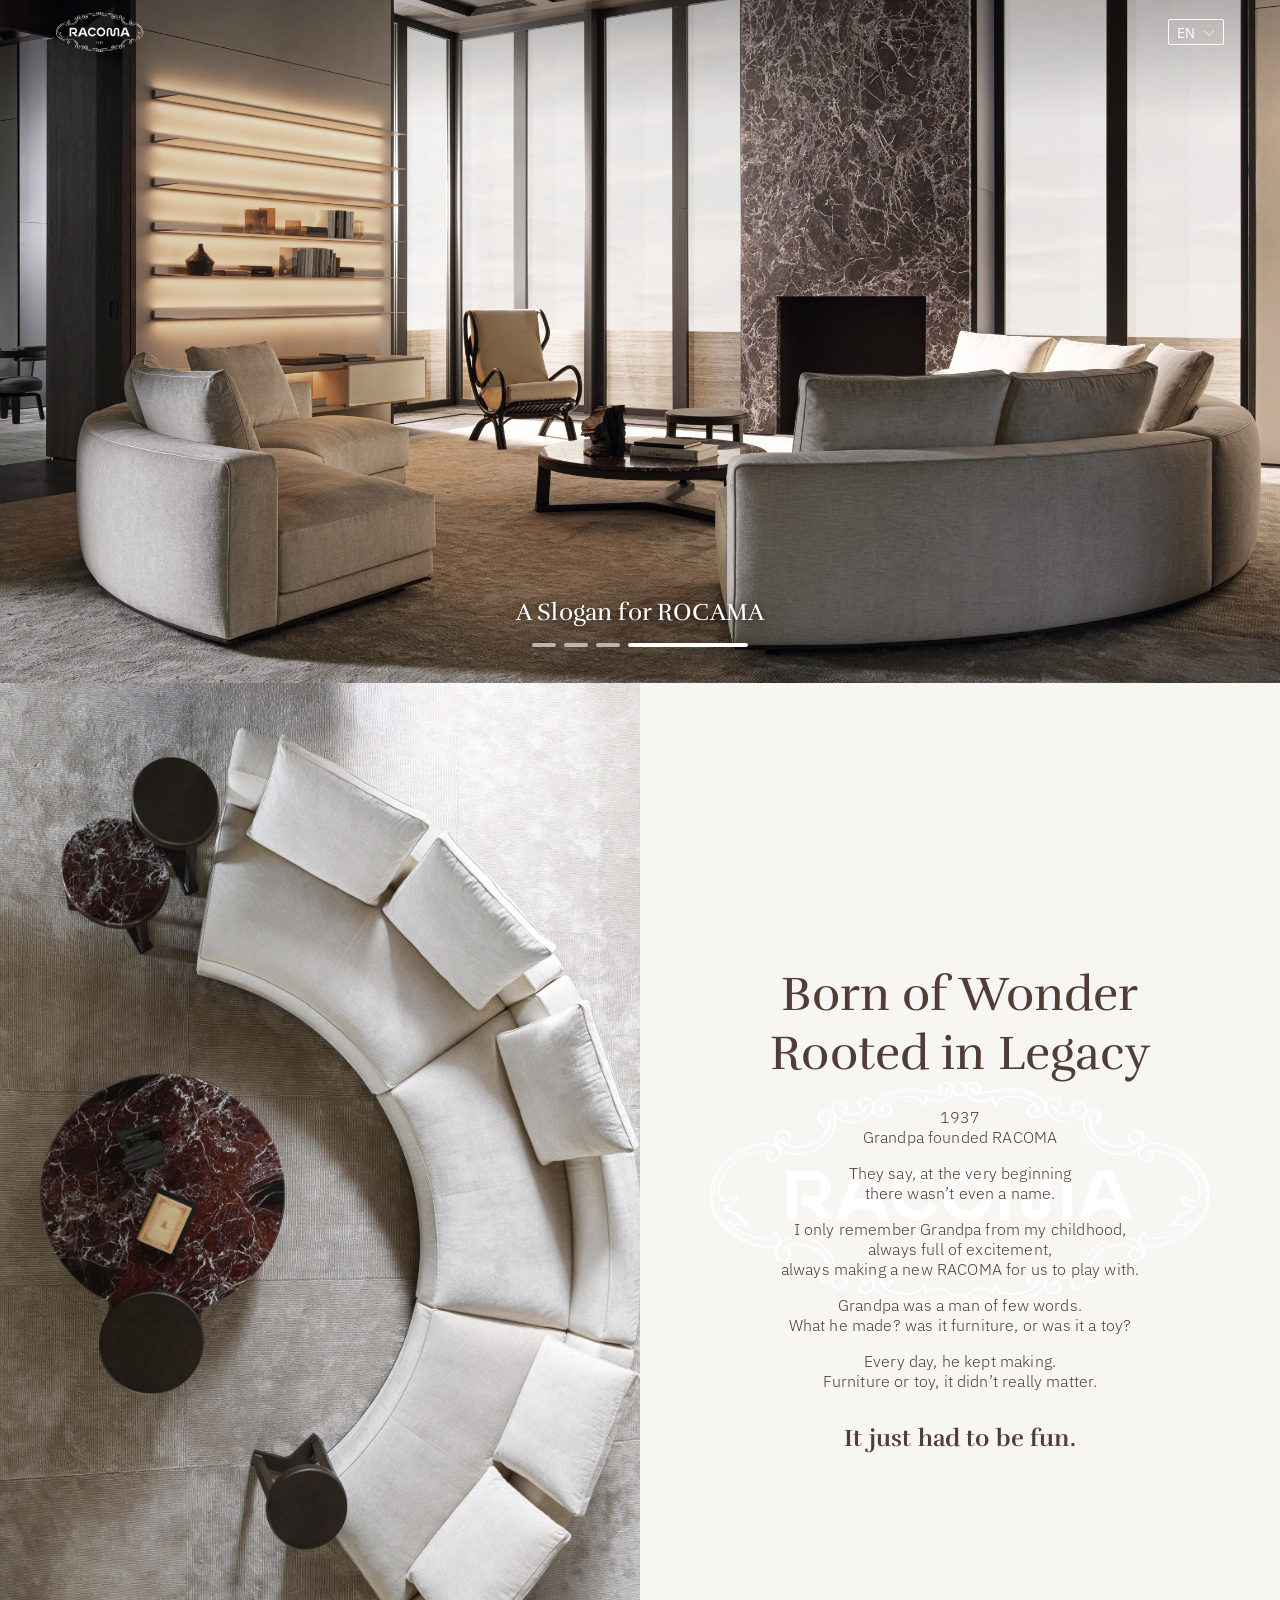
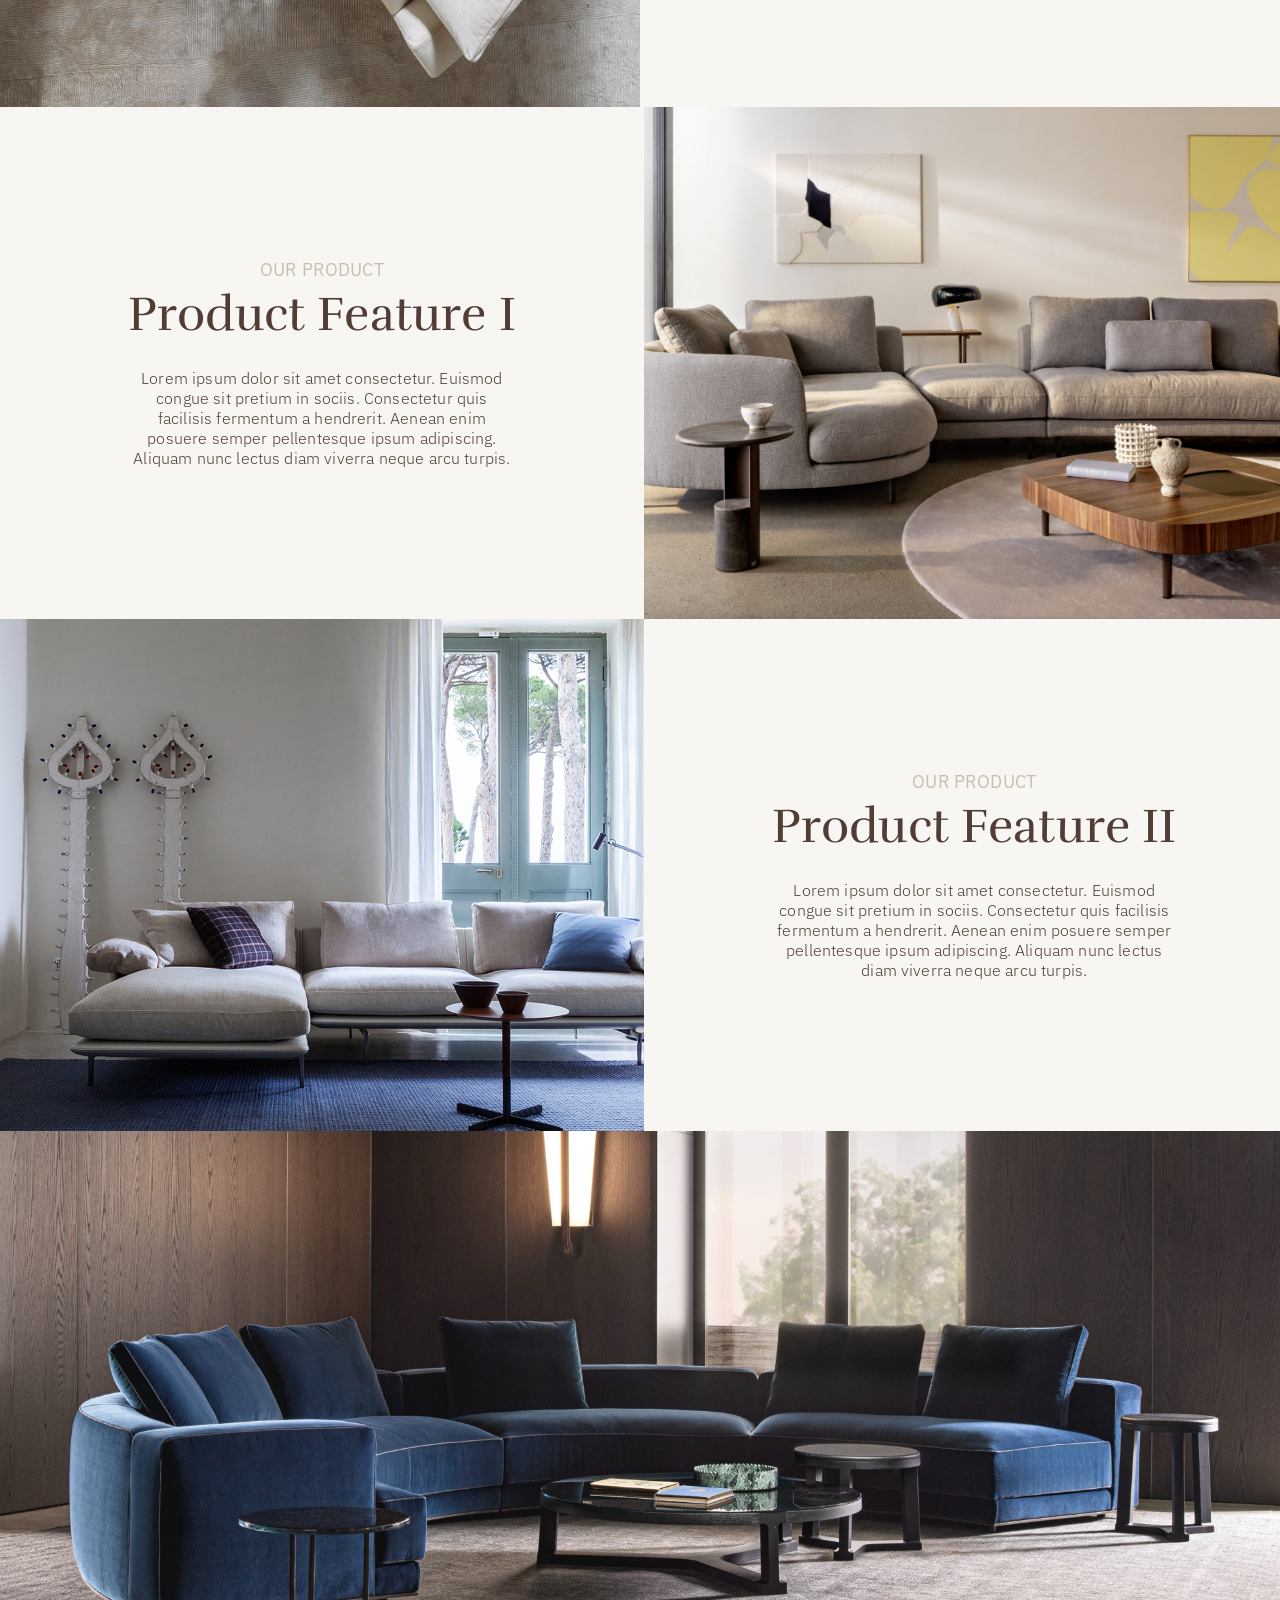
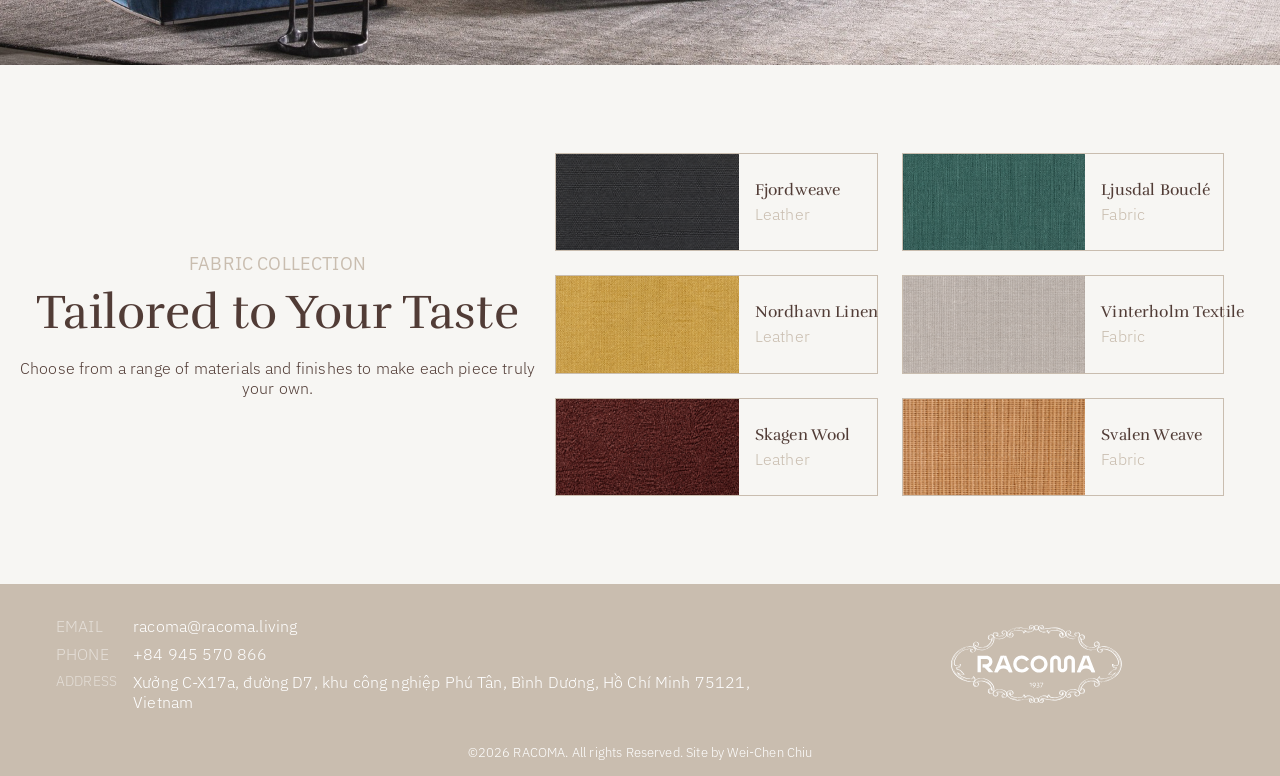
==== animation-a.html @ 63ae9fca "Initial RACOMA animation prototype" ====
<!doctype html>
<html lang="en">
<head>
  <meta charset="utf-8">
  <meta name="viewport" content="width=device-width,initial-scale=1">
  <title>RACOMA · Animation A</title>
  <style>
    @font-face{font-family:"IBM Plex Sans";src:url("assets/fonts/ibm-plex-sans-300.ttf") format("truetype");font-style:normal;font-weight:300;font-display:swap}
    @font-face{font-family:"IBM Plex Sans";src:url("assets/fonts/ibm-plex-sans-400.ttf") format("truetype");font-style:normal;font-weight:400;font-display:swap}
    @font-face{font-family:"Rufina";src:url("assets/fonts/rufina-400.ttf") format("truetype");font-style:normal;font-weight:400;font-display:swap}
    @font-face{font-family:"Rufina";src:url("assets/fonts/rufina-700.ttf") format("truetype");font-style:normal;font-weight:700;font-display:swap}
    :root{--paper:#f7f6f3;--ink:#513c36;--muted:#c9bdaf;--footer:#c9bdaf;--line:#c9bdaf;--black:#221e1f;--cool:#b3b7b9}
    *{box-sizing:border-box}
    html{scroll-behavior:smooth}
    body{margin:0;background:var(--paper);color:var(--ink);font-family:"IBM Plex Sans",Arial,sans-serif;font-weight:300;letter-spacing:.16px}
    h1,h2,h3,p{margin:0}
    img{display:block;max-width:100%}
    .nav{height:60px;padding:12px 56px 8px;display:flex;align-items:center;justify-content:space-between;background:transparent;box-shadow:none;position:fixed;inset:0 0 auto;z-index:3;color:#fff}
    .nav.is-scrolled{background:#fff;box-shadow:0 4px 5px rgba(81,60,54,.2);color:var(--black)}
    .nav-brand{position:relative;display:block;width:88px;height:40px}
    .nav-brand .nav-logo{position:absolute;inset:0}
    .nav-logo-dark{opacity:0}
    .nav.is-scrolled .nav-logo-dark{opacity:1}
    .nav.is-scrolled .nav-logo-white{opacity:0}
    .nav:not(.is-scrolled) .lang{color:#fff;border-color:#fff;background-image:url("assets/chevron-down-white.svg")}
    .brand{display:block;object-fit:contain}
    .nav-logo{width:88px;height:40px}
    .lang{appearance:none;height:26px;border:1px solid var(--black);border-radius:2px;background:transparent url("assets/chevron-down-dark.svg") calc(100% - 5px) center/18px 18px no-repeat;color:var(--black);padding:4px 27px 4px 8px;font:400 14px/normal "IBM Plex Sans",sans-serif;letter-spacing:.16px}
    .hero{height:683px;background:url("assets/hero.png") center 57%/cover no-repeat;position:relative;color:#fff;overflow:hidden}
    .hero-copy{position:absolute;left:50%;bottom:35.67px;transform:translateX(-50%);text-align:center;white-space:nowrap}
    .hero-copy h1{font:400 24px/normal "Rufina",serif;text-shadow:none}
    .dots{display:flex;gap:8px;justify-content:center;margin-top:16px}
    .dot{width:24px;height:4px;border-radius:1000px;background:var(--cool);border:0;padding:0;cursor:pointer;transition:.35s}
    .dot.active{width:120px;background:#fff}
    .story{height:1024px;display:grid;grid-template-columns:1fr 1fr;background:var(--paper)}
    .story-photo{background:url("assets/story.png") center/cover no-repeat}
    .story-copy{display:flex;align-items:center;justify-content:center;text-align:center;position:relative;overflow:hidden}
    .story-inner{width:100%;max-width:720px;position:relative;z-index:1}
    .eyebrow{text-transform:uppercase;color:var(--muted);font-size:18px;font-weight:400;line-height:normal;margin-bottom:4px}
    .display{font:400 48px/normal "Rufina",serif;color:var(--ink)}
    .story-lines{margin:24px auto 0;max-width:392px;font-size:16px;line-height:normal}
    .story-content{display:flex;flex-direction:column;gap:16px}
    .story-lines strong{display:block;font:700 24px/normal "Rufina",serif;margin-top:32px}
    .watermark{position:absolute;width:501.425px;height:auto;left:50%;top:50%;transform:translate(-50%,-50%);pointer-events:none}
    .products{display:grid;grid-template-columns:1fr 1fr;grid-template-rows:512px 512px}.product{display:contents}
    .product-image{background-position:center;background-size:cover}
    .p1{background-image:url("assets/product-1.png")}
    .p2{background-image:url("assets/product-2.png")}
    .product-copy{display:flex;align-items:center;justify-content:center;text-align:center;padding:56px 128px}
    .product-copy .inner{width:100%;max-width:464px}
    .product-copy h2{font:400 48px/normal "Rufina",serif;margin:4px 0 24px;white-space:nowrap}
    .product-copy p{font-size:16px;line-height:normal}
    .collection-photo{height:534px;background:url("assets/collection.png") center 86%/100% auto no-repeat}
    .collection-body{height:519px;display:flex;align-items:stretch;padding:88px 56px 88px 0}
    .collection-copy{width:555px;flex:0 0 555px;display:flex;flex-direction:column;align-items:center;justify-content:center;text-align:center;padding:0 15px}
    .collection-copy h2{font:400 48px/normal "Rufina",serif;margin:4px 0 16px}
    .collection-copy p{width:525px;font-size:16px;line-height:normal}
    .click-hint{display:none}
    .materials{height:343px;flex:1;display:grid;grid-template-columns:1fr 1fr;grid-template-rows:repeat(3,1fr);gap:24px}
    .material{border:1px solid var(--line);display:grid;grid-template-columns:182.75px 1fr;background:var(--paper);min-width:0}
    .material-image{position:relative;width:182.75px;height:100%;overflow:hidden}
    .material-image img{position:absolute;max-width:none}
    .material:nth-child(1) .material-image img{inset:0;width:100%;height:100%;object-fit:cover}
    .material:nth-child(2) .material-image img{width:116.77%;height:181.97%;left:-8.38%;top:-40.98%}
    .material:nth-child(3) .material-image img{width:121.56%;height:189.43%;left:-10.78%;top:-44.72%}
    .material:nth-child(4) .material-image img{width:144.58%;height:106.25%;left:-22.29%;top:-3.13%}
    .material:nth-child(5) .material-image img{width:116.17%;height:181.03%;left:-8.08%;top:-40.52%}
    .material:nth-child(6) .material-image img{width:114.97%;height:179.17%;left:-7.49%;top:-39.58%}
    .material-text{display:flex;justify-content:center;flex-direction:column;gap:4px;padding:16px}
    .material h3{font:400 16px/normal "Rufina",serif;white-space:nowrap}
    .material p{font-size:16px;line-height:normal;color:var(--muted)}
    footer{height:192px;background:var(--footer);color:#fff;display:grid;grid-template-columns:1fr 431px;grid-template-rows:80px 16px;row-gap:40px;align-items:center;padding:40px 56px 16px;font-size:16px}
    .contact{display:grid;grid-template-columns:max-content 1fr;grid-template-rows:repeat(3,max-content);gap:8px 16px;line-height:normal;width:100%;margin:0}.contact>div{display:contents}
    .contact dt{text-transform:uppercase;opacity:.5}.contact dd{margin:0}.contact .address dt{font-size:14px}
    .footer-logo{width:171px;height:auto;justify-self:center;transform:translateX(28px)}
    .copyright{grid-column:1/-1;font-size:13px;line-height:normal;text-align:center;white-space:nowrap}
    .reveal{opacity:1;transform:none;transition:opacity .8s ease,transform .8s ease}
    @media(max-width:700px){
      .nav{height:64px;padding:16px 24px}
      .nav-brand{width:70.43px;height:32px}
      .nav-logo{width:70.43px;height:32px}
      .lang{height:26px}
      .hero{height:852px;background-position:51% center}
      .hero-copy{bottom:48px;width:100%;padding:0 24px}
      .hero-copy h1{font-size:20px}
      .dots{margin-top:16px}.dot{width:24px}.dot.active{width:120px}
      .story{height:852px;display:block}.story-photo{display:none}.story-copy{height:100%;padding:0 24px}
      .story-inner{width:100%;max-width:345px}.eyebrow{font-size:16px}.display{font-size:32px}
      .story-lines{font-size:14px;margin-top:32px;max-width:345px}.story-content{gap:16px}.story-lines strong{font-size:24px;margin-top:32px}
      .watermark{width:333.425px}
      .products{display:block}
      .product{display:flex;flex-direction:column;height:591px}
      .product-image{height:300px;flex:0 0 300px}
      .product-copy{height:291px;flex:0 0 291px;padding:56px 24px}
      .product-copy h2{font-size:32px;margin:4px 0 24px}.product-copy p{font-size:14px;line-height:normal}
      .product.one .product-image{background-image:url("assets/product-2.png");order:0}.product.one .product-copy{order:1}
      .product.two .product-image{background-image:url("assets/product-1.png");order:0}.product.two .product-copy{order:1}
      .collection-photo{height:300px;background-position:center;background-size:cover}
      .collection-body{height:556px;display:block;padding:0;overflow:hidden}
      .collection-copy{width:100%;height:311px;padding:56px 24px 24px}.collection-copy h2{font-size:32px;margin:4px 0 24px;white-space:nowrap}.collection-copy p{width:305px;font-size:14px;line-height:normal}
      .click-hint{display:block;margin-top:48px;font-size:14px}.click-hint span{display:block;height:32px;width:14px;margin:8px auto 0;position:relative}.click-hint span img{position:absolute;left:0;top:-.25px;max-width:none}
      .materials{height:245px;display:flex;overflow-x:auto;gap:10px;padding:0 24px 56px;scroll-snap-type:x mandatory;scrollbar-width:none}.materials::-webkit-scrollbar{display:none}
      .material{min-width:185px;height:189px;display:grid;grid-template-columns:1fr;grid-template-rows:124px 63px;scroll-snap-align:start}.material-image{width:183px;height:124px}.material-text{padding:12px}.material h3{font-size:14px}.material p{font-size:14px;margin:0}
      footer{height:350px;display:flex;flex-direction:column;gap:48px;justify-content:center;padding:40px 24px 20px;font-size:14px}
      .contact{grid-template-columns:1fr 1fr;grid-template-rows:auto auto;gap:24px 20px}.contact>div{display:flex;flex-direction:column;gap:6px}.contact .address{grid-column:1 / -1;margin:0}.contact dt{margin:0}.contact dd{line-height:normal}
      .contact .address dt{font-size:14px}.footer-logo{width:118.85px;height:auto;margin:0 auto;transform:none}.copyright{font-size:11px}
    }
    @media(prefers-reduced-motion:reduce){html{scroll-behavior:auto}.reveal{opacity:1;transform:none;transition:none}}
  </style>
  <link rel="stylesheet" href="hero-carousel.css">
  <link rel="stylesheet" href="motion-presets.css">
</head>
<body data-motion-theme="a">
  <header class="nav">
    <span class="nav-brand"><img class="brand nav-logo nav-logo-white" src="assets/logo-white.svg" alt="RACOMA"><img class="brand nav-logo nav-logo-dark" src="assets/logo-dark.svg" alt="" aria-hidden="true"></span>
    <select class="lang" aria-label="Language"><option>EN</option><option>VI</option></select>
  </header>
  <main>
    <section class="hero" data-carousel-transition="crossfade" aria-label="RACOMA living room">
      <div class="hero-copy"><h1>A Slogan for ROCAMA</h1><div class="dots" aria-label="Hero slides"><button class="dot"></button><button class="dot"></button><button class="dot"></button><button class="dot active"></button></div></div>
    </section>
    <section class="story">
      <div class="story-photo" role="img" aria-label="Curved sofa viewed from above"></div>
      <div class="story-copy">
        <img class="watermark" src="assets/logo-white-wide.svg" alt="" aria-hidden="true">
        <div class="story-inner reveal">
          <div class="eyebrow">Our Story</div>
          <h2 class="display">Born of Wonder<br>Rooted in Legacy</h2>
          <div class="story-lines">
            <div class="story-content">
              <p>1937<br>Grandpa founded RACOMA</p>
              <p>They say, at the very beginning<br>there wasn’t even a name.</p>
              <p>I only remember Grandpa from my childhood,<br>always full of excitement,<br>always making a new RACOMA for us to play with.</p>
              <p>Grandpa was a man of few words.<br>What he made? was it furniture, or was it a toy?</p>
              <p>Every day, he kept making.<br>Furniture or toy, it didn’t really matter.</p>
            </div>
            <strong>It just had to be fun.</strong>
          </div>
        </div>
      </div>
    </section>
    <section class="products">
      <div class="product one">
        <div class="product-copy"><div class="inner reveal"><div class="eyebrow">Our Product</div><h2>Product Feature I</h2><p>Lorem ipsum dolor sit amet consectetur. Euismod congue sit pretium in sociis. Consectetur quis facilisis fermentum a hendrerit. Aenean enim posuere semper pellentesque ipsum adipiscing. Aliquam nunc lectus diam viverra neque arcu turpis.</p></div></div>
        <div class="product-image p1" role="img" aria-label="Warm gray RACOMA sofa"></div>
      </div>
      <div class="product two">
        <div class="product-image p2" role="img" aria-label="White RACOMA sofa"></div>
        <div class="product-copy"><div class="inner reveal"><div class="eyebrow">Our Product</div><h2>Product Feature II</h2><p>Lorem ipsum dolor sit amet consectetur. Euismod congue sit pretium in sociis. Consectetur quis facilisis fermentum a hendrerit. Aenean enim posuere semper pellentesque ipsum adipiscing. Aliquam nunc lectus diam viverra neque arcu turpis.</p></div></div>
      </div>
    </section>
    <section class="collection">
      <div class="collection-photo" role="img" aria-label="Blue modular RACOMA sofa"></div>
      <div class="collection-body">
        <div class="collection-copy reveal"><div class="eyebrow">Fabric Collection</div><h2>Tailored to Your Taste</h2><p>Choose from a range of materials and finishes to make each piece truly your own.</p><div class="click-hint">Click<span><img src="assets/button-arrow.svg" alt=""></span></div></div>
        <div class="materials" id="materials">
          <article class="material"><div class="material-image"><img src="assets/fabric-1.png" alt="Fjordweave texture"></div><div class="material-text"><h3>Fjordweave</h3><p>Leather</p></div></article>
          <article class="material"><div class="material-image"><img src="assets/fabric-2.png" alt="Ljusdal Bouclé texture"></div><div class="material-text"><h3>Ljusdal Bouclé</h3><p>Fabric</p></div></article>
          <article class="material"><div class="material-image"><img src="assets/fabric-3.png" alt="Nordhavn Linen texture"></div><div class="material-text"><h3>Nordhavn Linen</h3><p>Leather</p></div></article>
          <article class="material"><div class="material-image"><img src="assets/fabric-4.png" alt="Vinterholm Textile texture"></div><div class="material-text"><h3>Vinterholm Textile</h3><p>Fabric</p></div></article>
          <article class="material"><div class="material-image"><img src="assets/fabric-5.png" alt="Skagen Wool texture"></div><div class="material-text"><h3>Skagen Wool</h3><p>Leather</p></div></article>
          <article class="material"><div class="material-image"><img src="assets/fabric-6.png" alt="Svalen Weave texture"></div><div class="material-text"><h3>Svalen Weave</h3><p>Fabric</p></div></article>
        </div>
      </div>
    </section>
  </main>
  <footer>
    <dl class="contact"><div><dt>Email</dt><dd>racoma@racoma.living</dd></div><div><dt>Phone</dt><dd>+84 945 570 866</dd></div><div class="address"><dt>Address</dt><dd>Xưởng C-X17a, đường D7, khu công nghiệp Phú Tân, Bình Dương, Hồ Chí Minh 75121, Vietnam</dd></div></dl>
    <img class="brand footer-logo" src="assets/logo-white-wide.svg" alt="RACOMA">
    <div class="copyright">©2026 RACOMA. All rights Reserved. Site by Wei-Chen Chiu</div>
  </footer>
  <script src="motion-presets.js"></script>
  <script src="hero-carousel.js"></script>
</body>
</html>
---- hero-carousel.css ----
.hero{touch-action:pan-y pinch-zoom}
.hero::after{content:"";position:absolute;inset:0 0 auto;height:120px;background:linear-gradient(180deg,rgba(0,0,0,.25),transparent);z-index:2;pointer-events:none}
.hero-copy{z-index:2}
.hero-copy h1{text-shadow:0 1px 6px rgba(0,0,0,.65)}
.hero-carousel-outgoing,.hero-carousel-incoming{position:absolute;inset:0;z-index:1;pointer-events:none}
.hero-carousel-incoming{transform-origin:center bottom}
.dot:focus-visible{outline:2px solid var(--ink);outline-offset:5px}
.dot{position:relative;overflow:hidden;transition:width .35s ease,background-color .35s ease}
.dot.active{background:rgba(179,183,185,.65)}
.dot-progress{position:absolute;inset:0;background:#fff;border-radius:inherit;transform:scaleX(0);transform-origin:left center;pointer-events:none}
.dot:not(.active) .dot-progress{visibility:hidden}
@media(prefers-reduced-motion:reduce){.dot{transition:none}}
---- motion-presets.css ----
/* Presets affect paint only. data-motion-theme on a region overrides the page. */
.reveal{transition:none}
.nav{transition:background-color .3s ease,box-shadow .3s ease}
.nav-logo{transition:opacity .3s ease}
.lang{transition:color .3s ease,border-color .3s ease}
.story-photo,.product-image,.collection-photo{position:relative;overflow:hidden}
.motion-image-c::before,.motion-image-d::before{content:"";position:absolute;inset:0;background:inherit;pointer-events:none}
.hero.motion-image-a::before,.hero.motion-image-b::before{content:"";position:absolute;inset:0;background:inherit;pointer-events:none}
.hero.motion-image-a::before{background:var(--paper);opacity:0}
.hero.motion-image-b::before{background:var(--paper);clip-path:inset(0 0 0 100%)}
.hero.motion-image-d::before{content:none}
.hero.motion-pending-a::before{opacity:1}
.hero.motion-pending-b::before{clip-path:inset(0)}
.motion-image-c::before{transform-origin:center bottom}
.motion-image-d::before{transform:translateY(var(--motion-parallax,0px)) scale(1.08)}
.hero.motion-image-d{clip-path:inset(0)}
.fixed-photo-layer{position:fixed;inset:0;background:inherit;background-size:cover;pointer-events:none}
.material[data-motion-theme="a"]{transition:border-color .35s ease}
.material[data-motion-theme="b"] .material-text{position:relative}
.material[data-motion-theme="b"] .material-text::after{content:"";position:absolute;bottom:6px;left:16px;right:16px;height:1px;background:var(--ink);transform:scaleX(0);transform-origin:left;transition:transform .4s ease}
.material[data-motion-theme="c"] .material-image img{transition:transform 1.4s cubic-bezier(.22,1,.36,1)}
@media(hover:hover) and (pointer:fine){
  .material[data-motion-theme="a"]:hover{border-color:var(--ink)}
  .material[data-motion-theme="b"]:hover .material-text::after{transform:scaleX(1)}
  .material[data-motion-theme="c"]:hover .material-image img{transform:scale(1.045)}
}
@media(max-width:700px){.fixed-photo-layer{position:absolute;inset:0}}
@media(prefers-reduced-motion:reduce){
  .nav,.nav-logo,.lang,.material,.material-image img,.material-text::after{transition:none!important}
  .motion-image-c::before,.motion-image-d::before{display:none}
  .hero.motion-image-a::before,.hero.motion-image-b::before{display:none}
  .fixed-photo-layer{display:none}
  .hero.motion-image-d{clip-path:none}
  .material[data-motion-theme="c"]:hover .material-image img{transform:none}
}
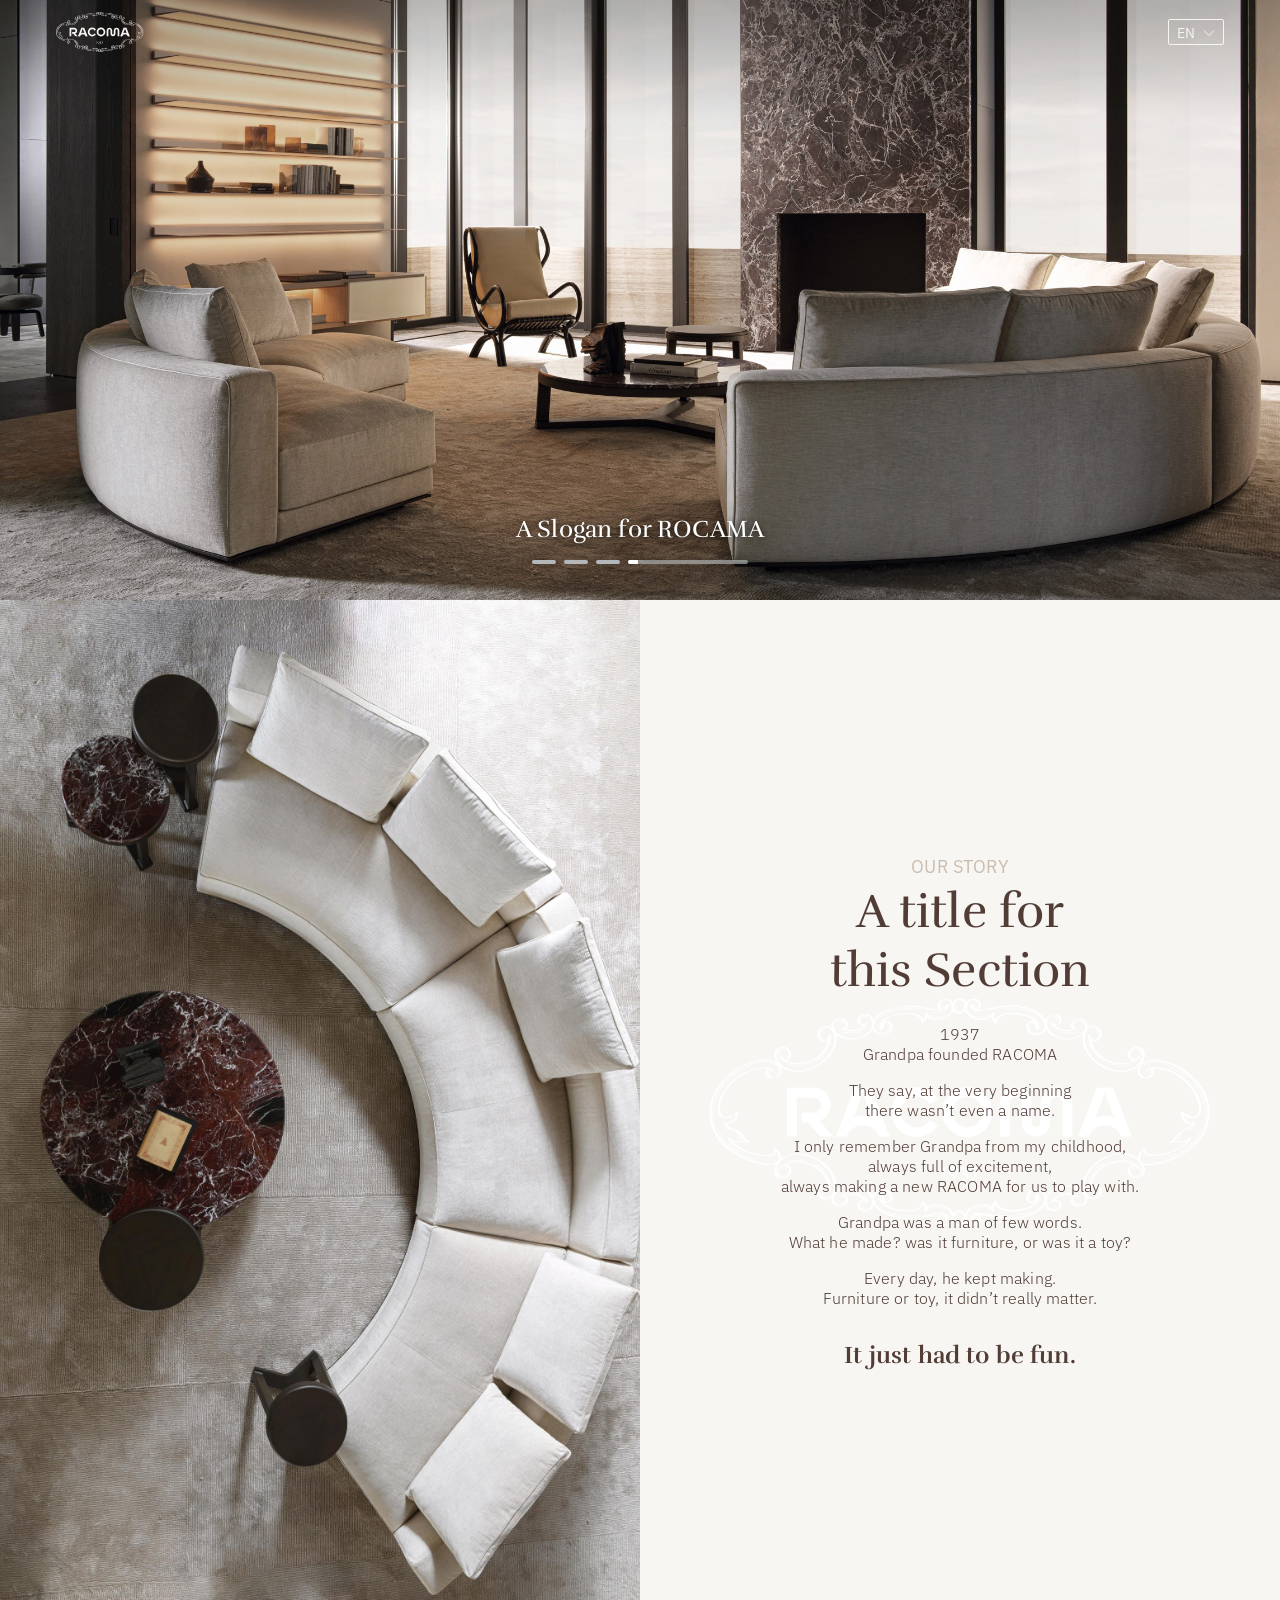
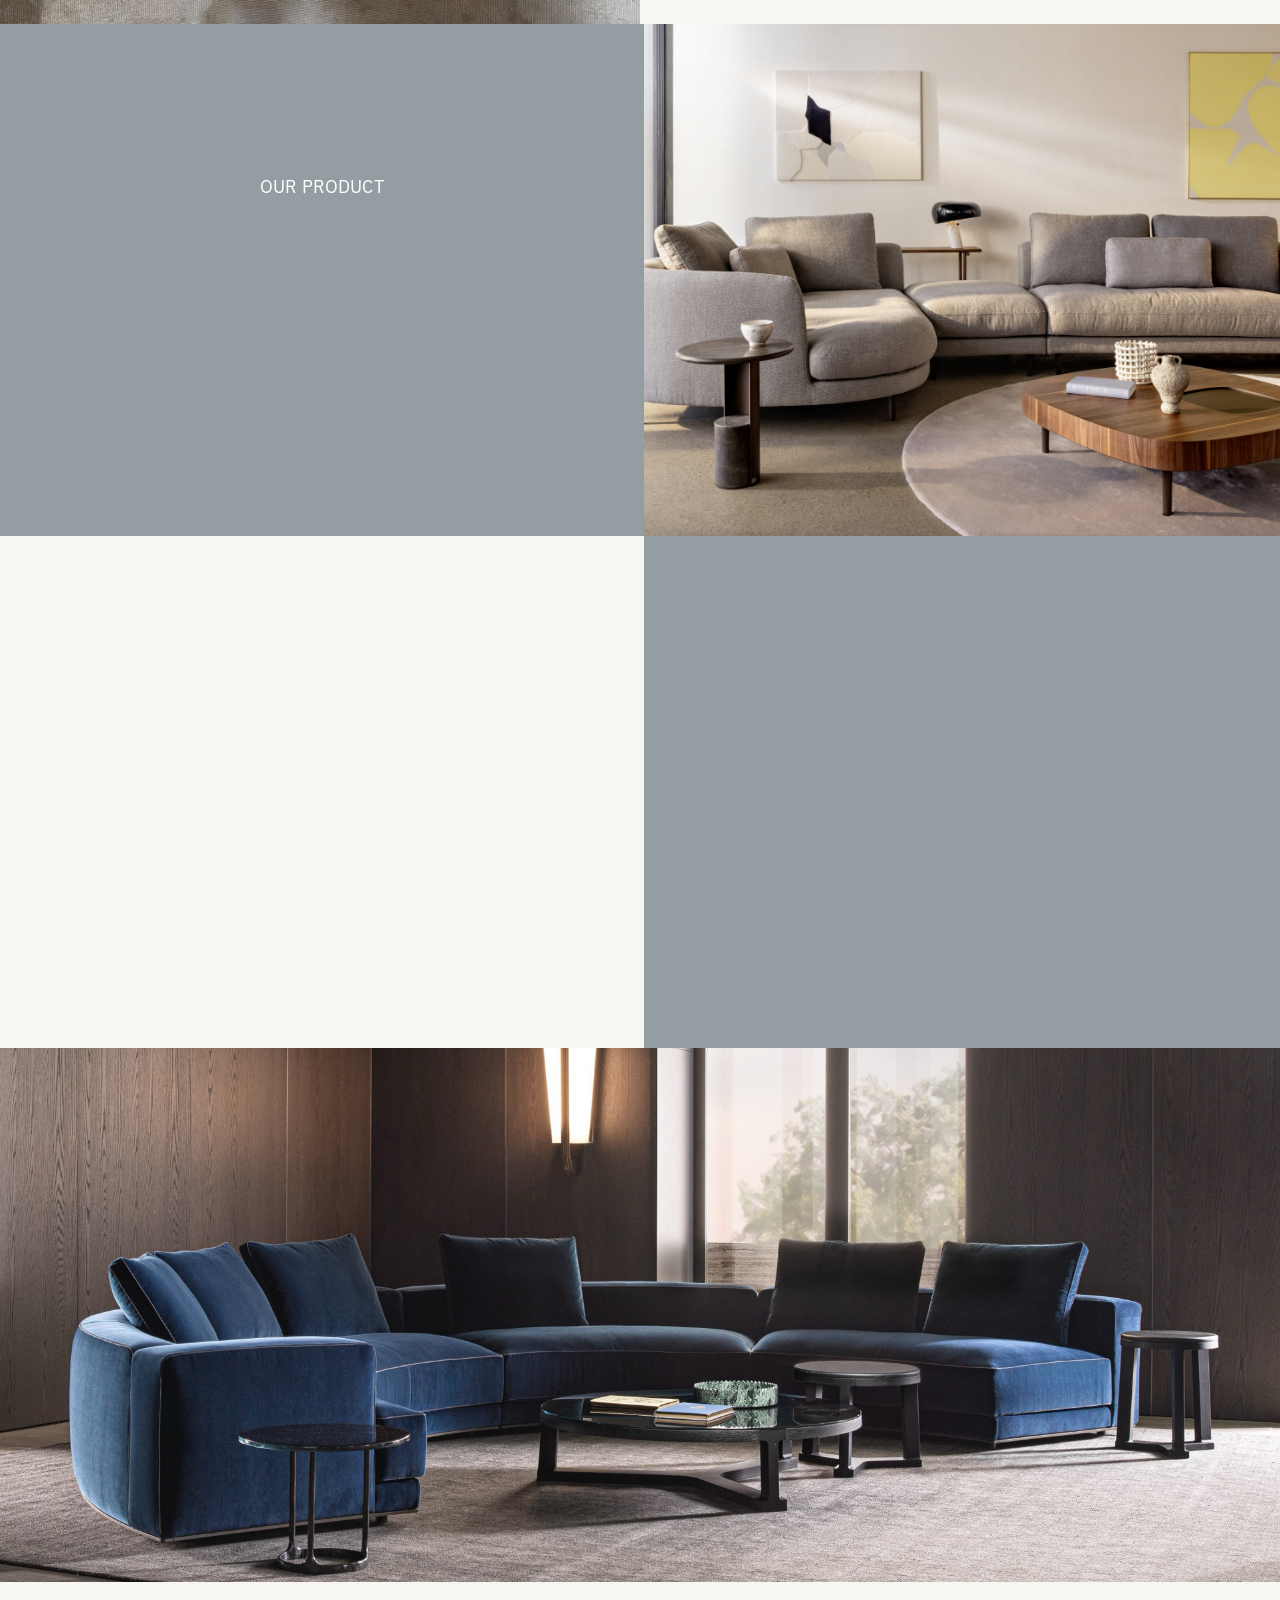
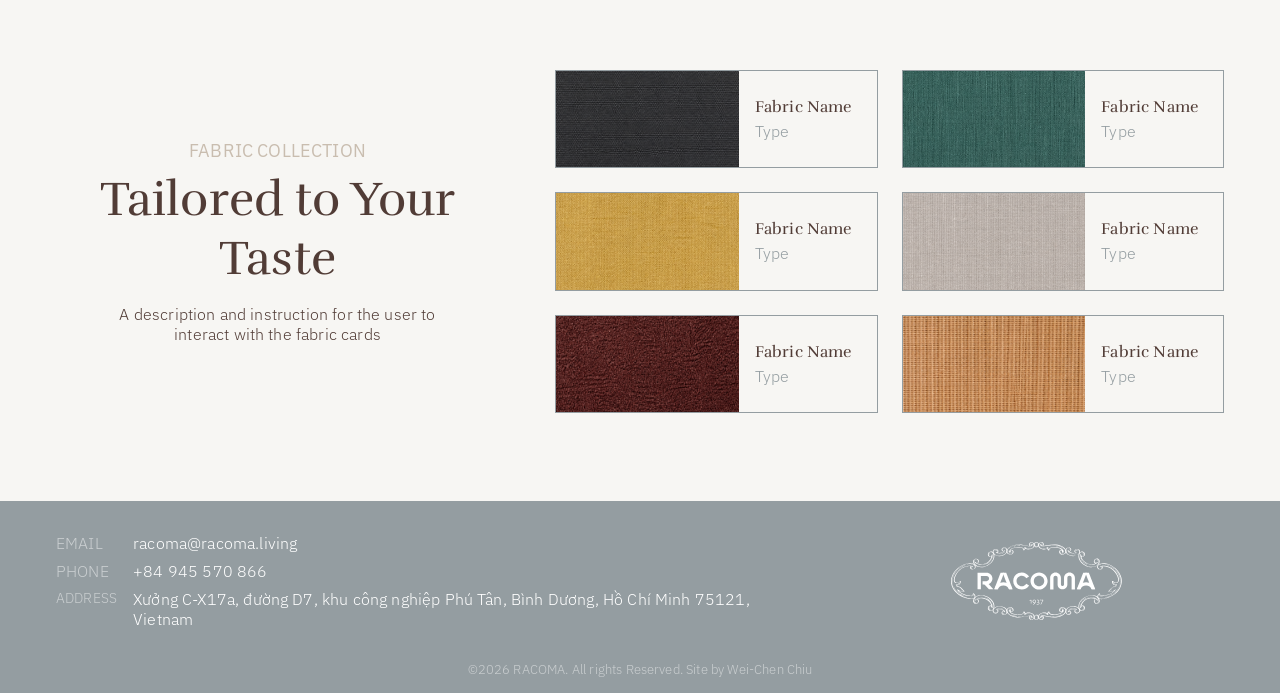
==== commit b874ec84: "Update animation pages and motion presets Co-Authored-By: Claude Sonnet 5.5 <noreply@anthropic.com>" ====
--- a/animation-a.html
+++ b/animation-a.html
@@ -9,24 +9,22 @@
     @font-face{font-family:"IBM Plex Sans";src:url("assets/fonts/ibm-plex-sans-400.ttf") format("truetype");font-style:normal;font-weight:400;font-display:swap}
     @font-face{font-family:"Rufina";src:url("assets/fonts/rufina-400.ttf") format("truetype");font-style:normal;font-weight:400;font-display:swap}
     @font-face{font-family:"Rufina";src:url("assets/fonts/rufina-700.ttf") format("truetype");font-style:normal;font-weight:700;font-display:swap}
-    :root{--paper:#f7f6f3;--ink:#513c36;--muted:#c9bdaf;--footer:#c9bdaf;--line:#c9bdaf;--black:#221e1f;--cool:#b3b7b9}
+    :root{--paper:#f7f6f3;--ink:#513c36;--muted:#c9bdaf;--footer:#949da1;--line:#949da1;--gray:#949da1;--black:#221e1f;--cool:#b3b7b9}
     *{box-sizing:border-box}
     html{scroll-behavior:smooth}
     body{margin:0;background:var(--paper);color:var(--ink);font-family:"IBM Plex Sans",Arial,sans-serif;font-weight:300;letter-spacing:.16px}
     h1,h2,h3,p{margin:0}
     img{display:block;max-width:100%}
     .nav{height:60px;padding:12px 56px 8px;display:flex;align-items:center;justify-content:space-between;background:transparent;box-shadow:none;position:fixed;inset:0 0 auto;z-index:3;color:#fff}
-    .nav.is-scrolled{background:#fff;box-shadow:0 4px 5px rgba(81,60,54,.2);color:var(--black)}
+    .nav.is-scrolled{background:var(--footer);box-shadow:0 4px 5px rgba(81,60,54,.2);color:#fff}
     .nav-brand{position:relative;display:block;width:88px;height:40px}
     .nav-brand .nav-logo{position:absolute;inset:0}
     .nav-logo-dark{opacity:0}
-    .nav.is-scrolled .nav-logo-dark{opacity:1}
-    .nav.is-scrolled .nav-logo-white{opacity:0}
-    .nav:not(.is-scrolled) .lang{color:#fff;border-color:#fff;background-image:url("assets/chevron-down-white.svg")}
+    .nav .lang{color:#f7f6f3;border-color:#f7f6f3;background-image:url("assets/chevron-down-white.svg")}
     .brand{display:block;object-fit:contain}
     .nav-logo{width:88px;height:40px}
     .lang{appearance:none;height:26px;border:1px solid var(--black);border-radius:2px;background:transparent url("assets/chevron-down-dark.svg") calc(100% - 5px) center/18px 18px no-repeat;color:var(--black);padding:4px 27px 4px 8px;font:400 14px/normal "IBM Plex Sans",sans-serif;letter-spacing:.16px}
-    .hero{height:683px;background:url("assets/hero.png") center 57%/cover no-repeat;position:relative;color:#fff;overflow:hidden}
+    .hero{height:66.667vh;height:66.667dvh;background:url("assets/hero.png") center 57%/cover no-repeat;position:relative;color:#fff;overflow:hidden}
     .hero-copy{position:absolute;left:50%;bottom:35.67px;transform:translateX(-50%);text-align:center;white-space:nowrap}
     .hero-copy h1{font:400 24px/normal "Rufina",serif;text-shadow:none}
     .dots{display:flex;gap:8px;justify-content:center;margin-top:16px}
@@ -46,7 +44,8 @@
     .product-image{background-position:center;background-size:cover}
     .p1{background-image:url("assets/product-1.png")}
     .p2{background-image:url("assets/product-2.png")}
-    .product-copy{display:flex;align-items:center;justify-content:center;text-align:center;padding:56px 128px}
+    .product-copy{background:var(--gray);color:#fff;display:flex;align-items:center;justify-content:center;text-align:center;padding:56px 128px}
+    .product-copy .eyebrow{color:#fff}
     .product-copy .inner{width:100%;max-width:464px}
     .product-copy h2{font:400 48px/normal "Rufina",serif;margin:4px 0 24px;white-space:nowrap}
     .product-copy p{font-size:16px;line-height:normal}
@@ -54,7 +53,7 @@
     .collection-body{height:519px;display:flex;align-items:stretch;padding:88px 56px 88px 0}
     .collection-copy{width:555px;flex:0 0 555px;display:flex;flex-direction:column;align-items:center;justify-content:center;text-align:center;padding:0 15px}
     .collection-copy h2{font:400 48px/normal "Rufina",serif;margin:4px 0 16px}
-    .collection-copy p{width:525px;font-size:16px;line-height:normal}
+    .collection-copy p{width:359px;font-size:16px;line-height:normal}
     .click-hint{display:none}
     .materials{height:343px;flex:1;display:grid;grid-template-columns:1fr 1fr;grid-template-rows:repeat(3,1fr);gap:24px}
     .material{border:1px solid var(--line);display:grid;grid-template-columns:182.75px 1fr;background:var(--paper);min-width:0}
@@ -68,19 +67,19 @@
     .material:nth-child(6) .material-image img{width:114.97%;height:179.17%;left:-7.49%;top:-39.58%}
     .material-text{display:flex;justify-content:center;flex-direction:column;gap:4px;padding:16px}
     .material h3{font:400 16px/normal "Rufina",serif;white-space:nowrap}
-    .material p{font-size:16px;line-height:normal;color:var(--muted)}
+    .material p{font-size:16px;line-height:normal;color:var(--gray)}
     footer{height:192px;background:var(--footer);color:#fff;display:grid;grid-template-columns:1fr 431px;grid-template-rows:80px 16px;row-gap:40px;align-items:center;padding:40px 56px 16px;font-size:16px}
     .contact{display:grid;grid-template-columns:max-content 1fr;grid-template-rows:repeat(3,max-content);gap:8px 16px;line-height:normal;width:100%;margin:0}.contact>div{display:contents}
     .contact dt{text-transform:uppercase;opacity:.5}.contact dd{margin:0}.contact .address dt{font-size:14px}
     .footer-logo{width:171px;height:auto;justify-self:center;transform:translateX(28px)}
-    .copyright{grid-column:1/-1;font-size:13px;line-height:normal;text-align:center;white-space:nowrap}
+    .copyright{color:rgba(255,255,255,.5);grid-column:1/-1;font-size:13px;line-height:normal;text-align:center;white-space:nowrap}
     .reveal{opacity:1;transform:none;transition:opacity .8s ease,transform .8s ease}
     @media(max-width:700px){
       .nav{height:64px;padding:16px 24px}
       .nav-brand{width:70.43px;height:32px}
       .nav-logo{width:70.43px;height:32px}
       .lang{height:26px}
-      .hero{height:852px;background-position:51% center}
+      .hero{height:66.667vh;height:66.667dvh;background-position:51% center}
       .hero-copy{bottom:48px;width:100%;padding:0 24px}
       .hero-copy h1{font-size:20px}
       .dots{margin-top:16px}.dot{width:24px}.dot.active{width:120px}
@@ -125,7 +124,7 @@
         <img class="watermark" src="assets/logo-white-wide.svg" alt="" aria-hidden="true">
         <div class="story-inner reveal">
           <div class="eyebrow">Our Story</div>
-          <h2 class="display">Born of Wonder<br>Rooted in Legacy</h2>
+          <h2 class="display">A title for<br>this Section</h2>
           <div class="story-lines">
             <div class="story-content">
               <p>1937<br>Grandpa founded RACOMA</p>
@@ -141,25 +140,25 @@
     </section>
     <section class="products">
       <div class="product one">
-        <div class="product-copy"><div class="inner reveal"><div class="eyebrow">Our Product</div><h2>Product Feature I</h2><p>Lorem ipsum dolor sit amet consectetur. Euismod congue sit pretium in sociis. Consectetur quis facilisis fermentum a hendrerit. Aenean enim posuere semper pellentesque ipsum adipiscing. Aliquam nunc lectus diam viverra neque arcu turpis.</p></div></div>
+        <div class="product-copy"><div class="inner reveal"><div class="eyebrow">Our Product</div><h2>Product Feature I</h2><p>This is the description for product feature I. This is the description for product feature I. This is the description for product feature I. This is the description for product feature I. This is the description for product feature I.</p></div></div>
         <div class="product-image p1" role="img" aria-label="Warm gray RACOMA sofa"></div>
       </div>
       <div class="product two">
         <div class="product-image p2" role="img" aria-label="White RACOMA sofa"></div>
-        <div class="product-copy"><div class="inner reveal"><div class="eyebrow">Our Product</div><h2>Product Feature II</h2><p>Lorem ipsum dolor sit amet consectetur. Euismod congue sit pretium in sociis. Consectetur quis facilisis fermentum a hendrerit. Aenean enim posuere semper pellentesque ipsum adipiscing. Aliquam nunc lectus diam viverra neque arcu turpis.</p></div></div>
+        <div class="product-copy"><div class="inner reveal"><div class="eyebrow">Our Product</div><h2>Product Feature II</h2><p>This is the description for product feature II. This is the description for product feature II. This is the description for product feature II. This is the description for product feature II. This is the description for product feature II.</p></div></div>
       </div>
     </section>
     <section class="collection">
       <div class="collection-photo" role="img" aria-label="Blue modular RACOMA sofa"></div>
       <div class="collection-body">
-        <div class="collection-copy reveal"><div class="eyebrow">Fabric Collection</div><h2>Tailored to Your Taste</h2><p>Choose from a range of materials and finishes to make each piece truly your own.</p><div class="click-hint">Click<span><img src="assets/button-arrow.svg" alt=""></span></div></div>
+        <div class="collection-copy reveal"><div class="eyebrow">fabric collection</div><h2>Tailored to Your<br>Taste</h2><p>A description and instruction for the user to interact with the fabric cards</p><div class="click-hint">Click<span><img src="assets/button-arrow.svg" alt=""></span></div></div>
         <div class="materials" id="materials">
-          <article class="material"><div class="material-image"><img src="assets/fabric-1.png" alt="Fjordweave texture"></div><div class="material-text"><h3>Fjordweave</h3><p>Leather</p></div></article>
-          <article class="material"><div class="material-image"><img src="assets/fabric-2.png" alt="Ljusdal Bouclé texture"></div><div class="material-text"><h3>Ljusdal Bouclé</h3><p>Fabric</p></div></article>
-          <article class="material"><div class="material-image"><img src="assets/fabric-3.png" alt="Nordhavn Linen texture"></div><div class="material-text"><h3>Nordhavn Linen</h3><p>Leather</p></div></article>
-          <article class="material"><div class="material-image"><img src="assets/fabric-4.png" alt="Vinterholm Textile texture"></div><div class="material-text"><h3>Vinterholm Textile</h3><p>Fabric</p></div></article>
-          <article class="material"><div class="material-image"><img src="assets/fabric-5.png" alt="Skagen Wool texture"></div><div class="material-text"><h3>Skagen Wool</h3><p>Leather</p></div></article>
-          <article class="material"><div class="material-image"><img src="assets/fabric-6.png" alt="Svalen Weave texture"></div><div class="material-text"><h3>Svalen Weave</h3><p>Fabric</p></div></article>
+          <article class="material"><div class="material-image"><img src="assets/fabric-1.png" alt="Fjordweave texture"></div><div class="material-text"><h3>Fabric Name</h3><p>Type</p></div></article>
+          <article class="material"><div class="material-image"><img src="assets/fabric-2.png" alt="Ljusdal Bouclé texture"></div><div class="material-text"><h3>Fabric Name</h3><p>Type</p></div></article>
+          <article class="material"><div class="material-image"><img src="assets/fabric-3.png" alt="Nordhavn Linen texture"></div><div class="material-text"><h3>Fabric Name</h3><p>Type</p></div></article>
+          <article class="material"><div class="material-image"><img src="assets/fabric-4.png" alt="Vinterholm Textile texture"></div><div class="material-text"><h3>Fabric Name</h3><p>Type</p></div></article>
+          <article class="material"><div class="material-image"><img src="assets/fabric-5.png" alt="Skagen Wool texture"></div><div class="material-text"><h3>Fabric Name</h3><p>Type</p></div></article>
+          <article class="material"><div class="material-image"><img src="assets/fabric-6.png" alt="Svalen Weave texture"></div><div class="material-text"><h3>Fabric Name</h3><p>Type</p></div></article>
         </div>
       </div>
     </section>
--- a/motion-presets.css
+++ b/motion-presets.css
@@ -11,17 +11,23 @@
 .hero.motion-image-d::before{content:none}
 .hero.motion-pending-a::before{opacity:1}
 .hero.motion-pending-b::before{clip-path:inset(0)}
-.motion-image-c::before{transform-origin:center bottom}
+.motion-image-c::before{transform-origin:var(--origin,45% 60%);transform:scale(1.14) translate(var(--drift-x,-1.2%),var(--drift-y,.8%))}
 .motion-image-d::before{transform:translateY(var(--motion-parallax,0px)) scale(1.08)}
 .hero.motion-image-d{clip-path:inset(0)}
 .fixed-photo-layer{position:fixed;inset:0;background:inherit;background-size:cover;pointer-events:none}
 .material[data-motion-theme="a"]{transition:border-color .35s ease}
 .material[data-motion-theme="b"] .material-text{position:relative}
 .material[data-motion-theme="b"] .material-text::after{content:"";position:absolute;bottom:6px;left:16px;right:16px;height:1px;background:var(--ink);transform:scaleX(0);transform-origin:left;transition:transform .4s ease}
+.material[data-motion-theme="c"]{box-shadow:0 0 0 0 var(--gray,#949da1);transition:box-shadow .35s cubic-bezier(.22,1,.36,1),transform .35s cubic-bezier(.22,1,.36,1),background-color .35s ease}
+.fabric-swap{position:absolute;inset:0;background:inherit;pointer-events:none}
+.material{cursor:pointer}
+.material h3,.material p{transition:color .35s ease}
+.material:focus-visible{outline:2px solid var(--ink);outline-offset:2px}
 .material[data-motion-theme="c"] .material-image img{transition:transform 1.4s cubic-bezier(.22,1,.36,1)}
 @media(hover:hover) and (pointer:fine){
   .material[data-motion-theme="a"]:hover{border-color:var(--ink)}
   .material[data-motion-theme="b"]:hover .material-text::after{transform:scaleX(1)}
+  .material[data-motion-theme="c"]:hover{box-shadow:4px 4px 0 0 var(--gray,#949da1);transform:translate(-4px,-4px)}
   .material[data-motion-theme="c"]:hover .material-image img{transform:scale(1.045)}
 }
 @media(max-width:700px){.fixed-photo-layer{position:absolute;inset:0}}
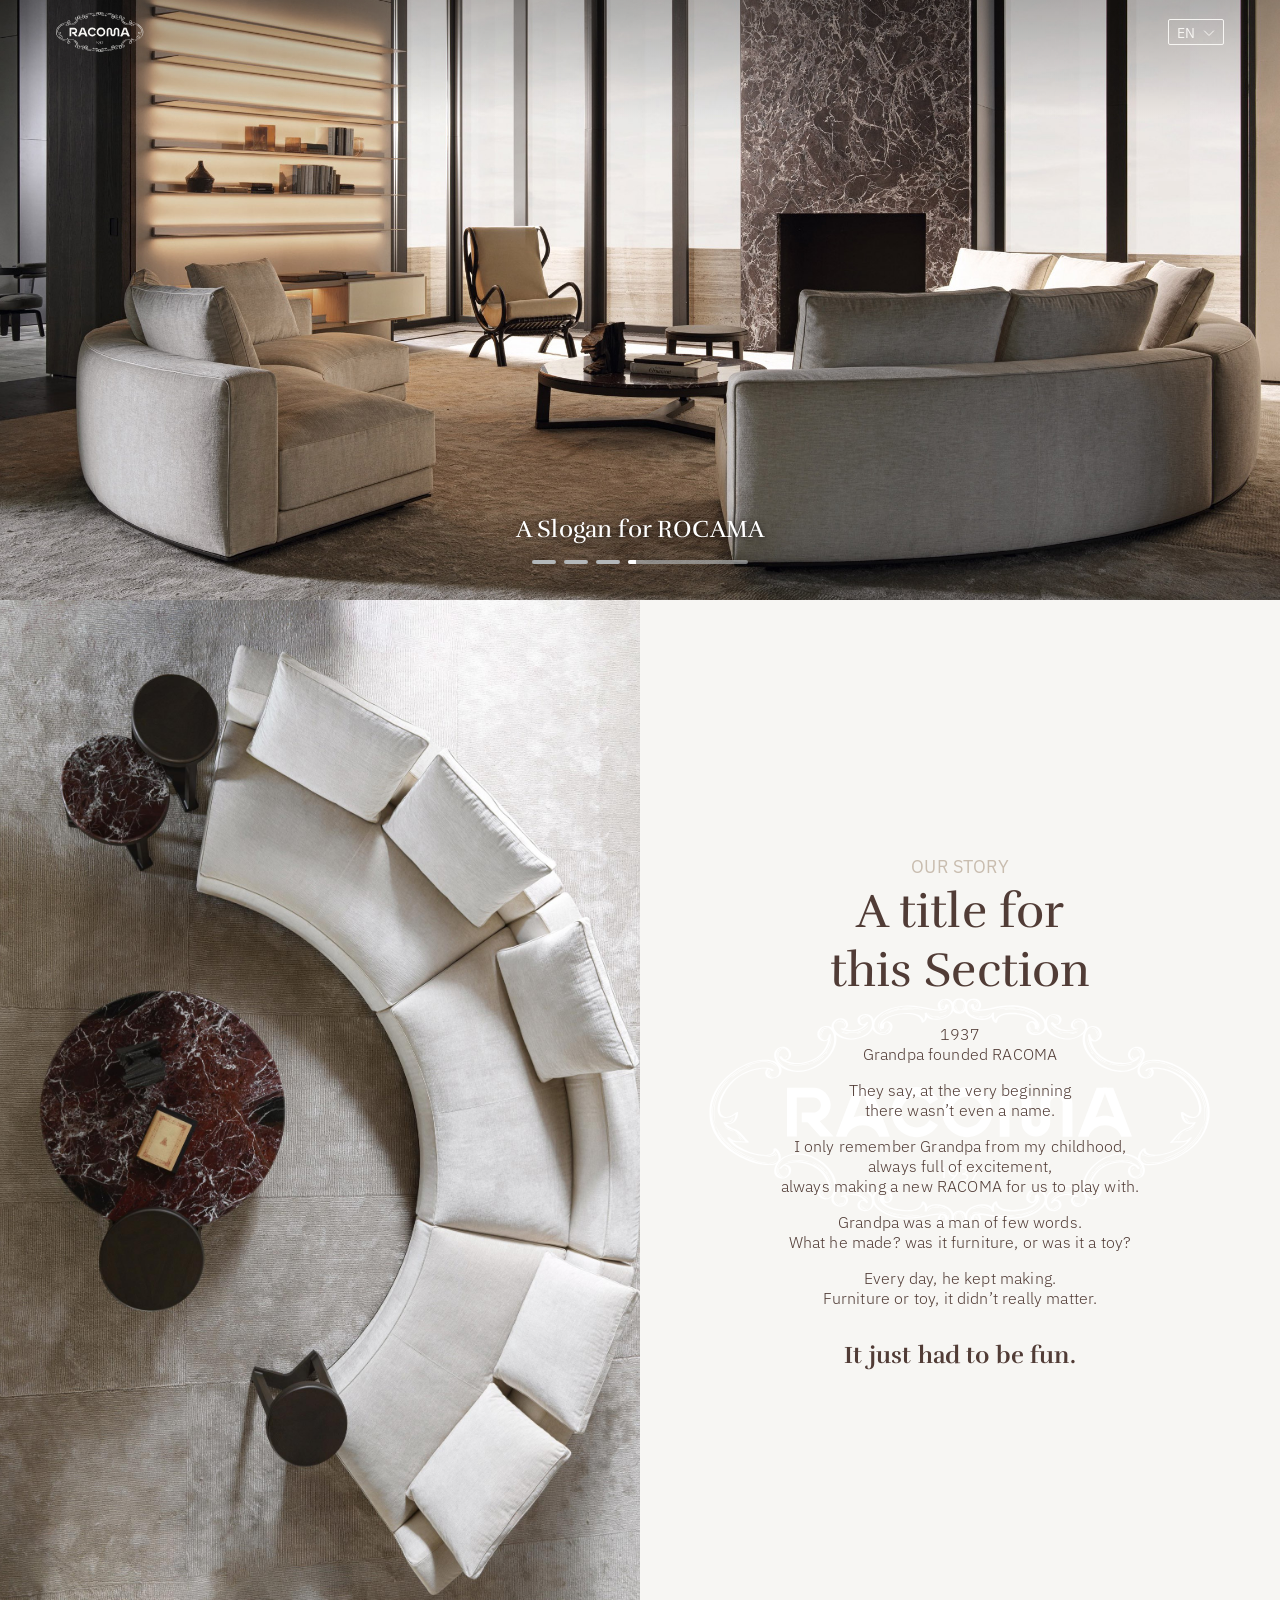
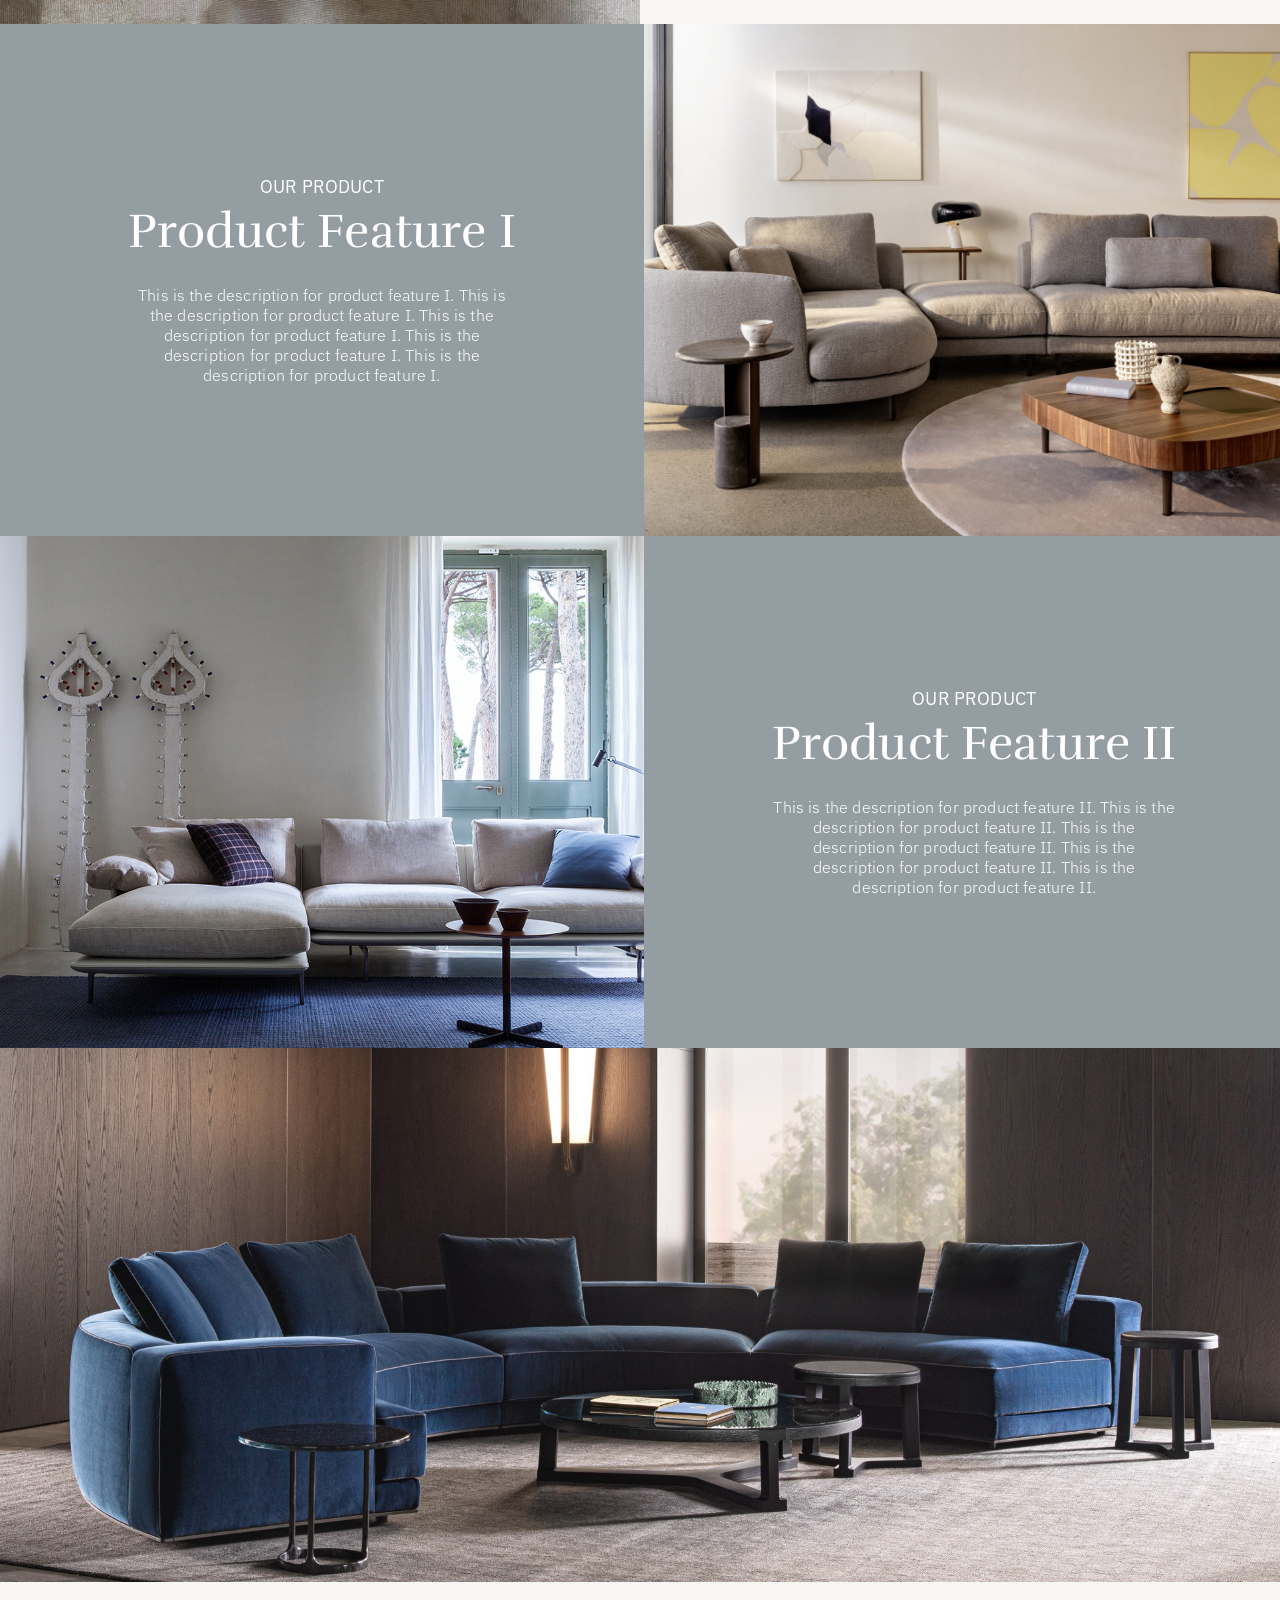
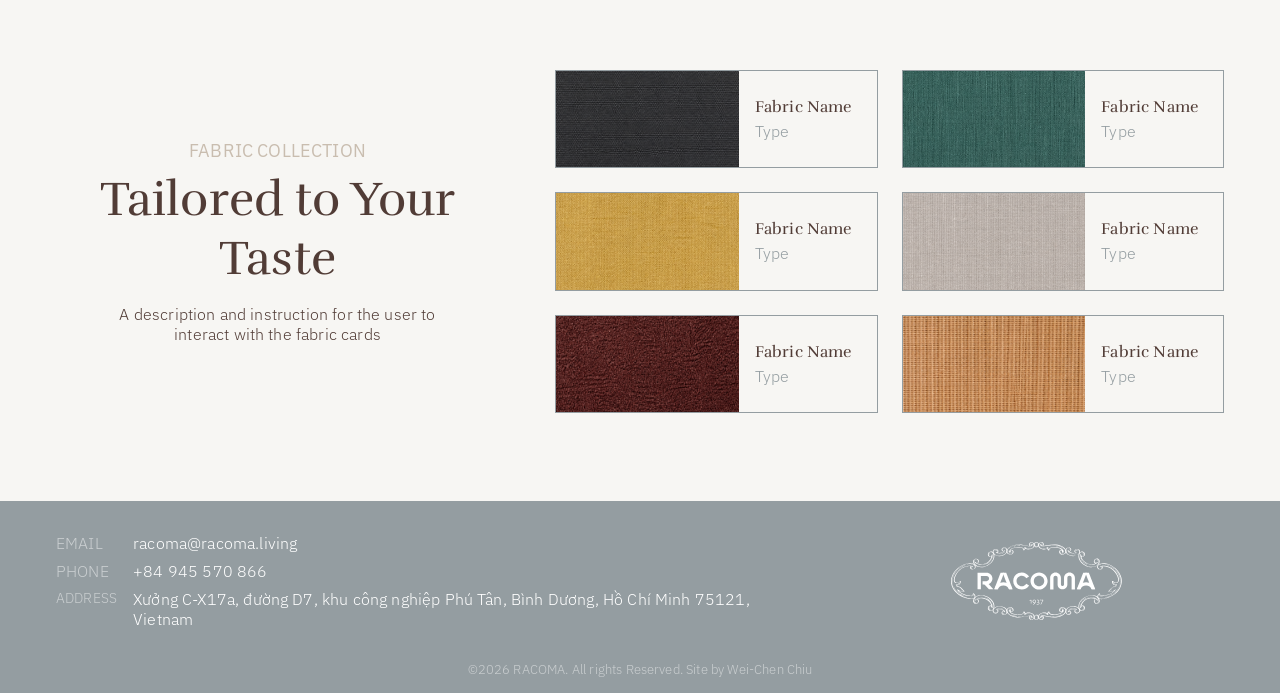
==== commit c5392711: "Fade in carousel C, scroll-select fabrics on mobile Co-Authored-By: Claude Sonnet 5.5 <noreply@anthr" ====
--- a/animation-a.html
+++ b/animation-a.html
@@ -95,8 +95,8 @@
       .product.one .product-image{background-image:url("assets/product-2.png");order:0}.product.one .product-copy{order:1}
       .product.two .product-image{background-image:url("assets/product-1.png");order:0}.product.two .product-copy{order:1}
       .collection-photo{height:300px;background-position:center;background-size:cover}
-      .collection-body{height:556px;display:block;padding:0;overflow:hidden}
-      .collection-copy{width:100%;height:311px;padding:56px 24px 24px}.collection-copy h2{font-size:32px;margin:4px 0 24px;white-space:nowrap}.collection-copy p{width:305px;font-size:14px;line-height:normal}
+      .collection-body{height:590px;display:block;padding:0;overflow:hidden}
+      .collection-copy{width:100%;height:345px;padding:56px 24px 24px}.collection-copy h2{font-size:32px;margin:4px 0 24px;white-space:nowrap}.collection-copy p{width:305px;font-size:14px;line-height:normal}
       .click-hint{display:block;margin-top:48px;font-size:14px}.click-hint span{display:block;height:32px;width:14px;margin:8px auto 0;position:relative}.click-hint span img{position:absolute;left:0;top:-.25px;max-width:none}
       .materials{height:245px;display:flex;overflow-x:auto;gap:10px;padding:0 24px 56px;scroll-snap-type:x mandatory;scrollbar-width:none}.materials::-webkit-scrollbar{display:none}
       .material{min-width:185px;height:189px;display:grid;grid-template-columns:1fr;grid-template-rows:124px 63px;scroll-snap-align:start}.material-image{width:183px;height:124px}.material-text{padding:12px}.material h3{font-size:14px}.material p{font-size:14px;margin:0}
